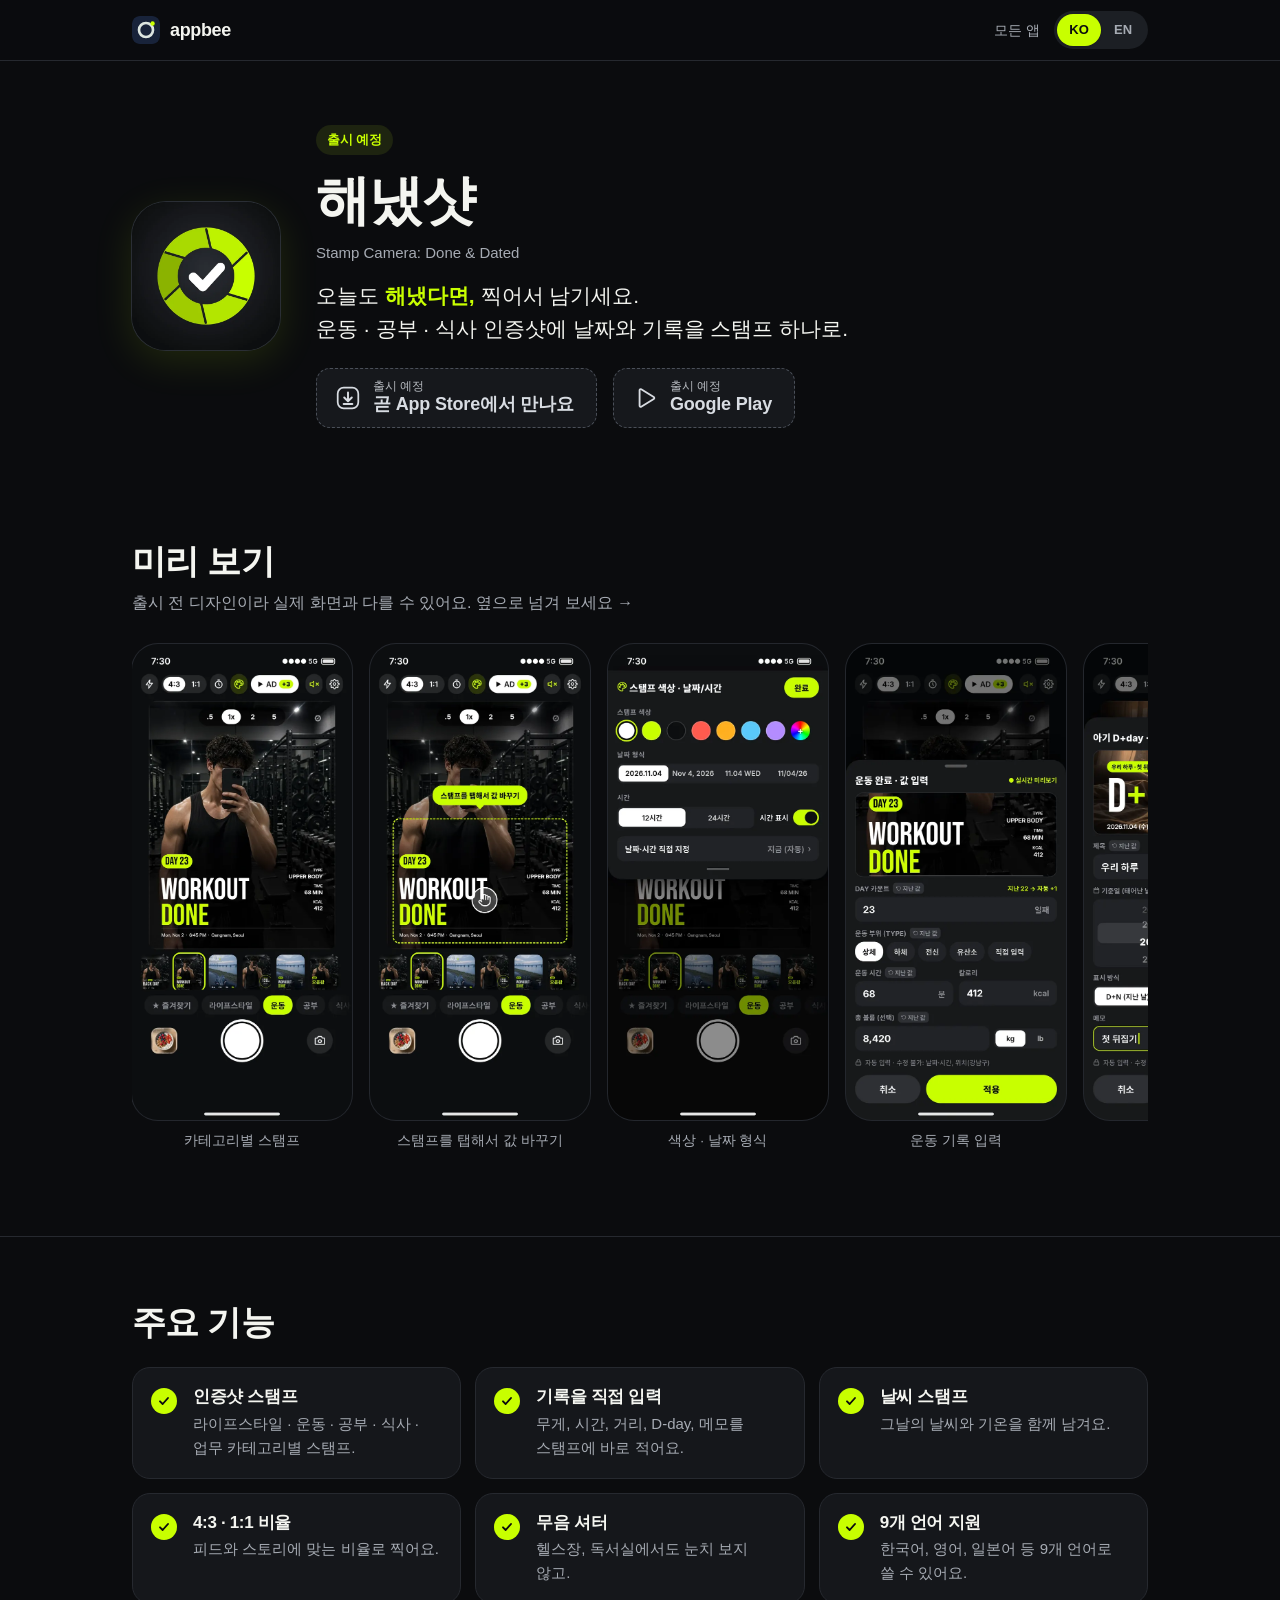
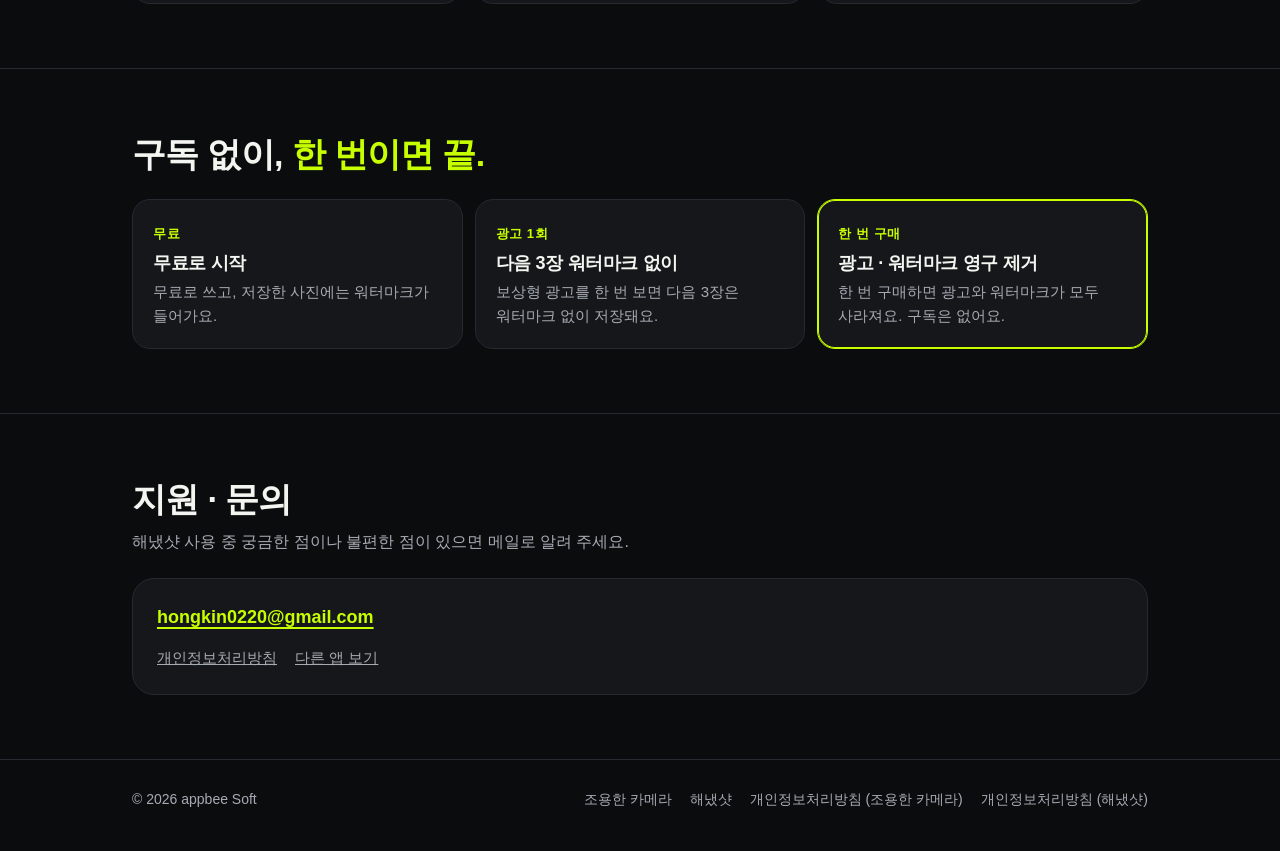
==== haenaetshot/index.html @ 41447f94 "Add appbee Soft app showcase site (조용한카메라, 해냈샷) with privacy policies" ====
<!doctype html>
<html lang="ko" data-title-ko="해냈샷 — 인증샷 스탬프 카메라 | appbee" data-title-en="Stamp Camera: Done &amp; Dated | appbee">
<head>
<meta charset="utf-8">
<meta name="viewport" content="width=device-width, initial-scale=1, viewport-fit=cover">
<title>해냈샷 — 인증샷 스탬프 카메라 | appbee</title>
<meta name="description" content="운동·공부·식사 인증샷에 날짜와 기록을 스탬프로 남기는 카메라. 출시 예정.">
<meta name="theme-color" content="#0B0C0E">
<link rel="icon" href="../favicon.svg" type="image/svg+xml">
<link rel="icon" href="../favicon.ico" sizes="32x32">
<link rel="apple-touch-icon" href="../apple-touch-icon.png">
<link rel="stylesheet" href="../assets/css/style.css">
<script src="../assets/js/lang.js"></script>
</head>
<body class="theme-stamp">
<a class="skip" href="#main"><span data-lang="ko">본문으로 건너뛰기</span><span data-lang="en">Skip to content</span></a>
<header class="site-header">
  <div class="wrap">
    <a class="brand" href="../" aria-label="appbee home"><img src="../favicon.svg" alt="" width="28" height="28">appbee</a>
    <div class="header-right">
      <a class="crumb" href="../"><span data-lang="ko">모든 앱</span><span data-lang="en">All apps</span></a>
      <div class="lang-toggle" role="group" aria-label="Language / 언어">
        <button type="button" data-set-lang="ko" aria-pressed="true" lang="ko">KO</button>
        <button type="button" data-set-lang="en" aria-pressed="false" lang="en">EN</button>
      </div>
    </div>
  </div>
</header>

<main id="main">
  <section class="app-hero">
    <div class="wrap">
      <img class="icon" src="../assets/img/haenaetshot/icon-512.webp" width="148" height="148" alt="해냈샷 앱 아이콘 — 검정 바탕의 라임색 조리개와 체크" data-alt-en="Stamp Camera app icon — a lime aperture and check mark on black">
      <div>
        <span class="chip"><span data-lang="ko">출시 예정</span><span data-lang="en">Coming soon</span></span>
        <h1 style="margin-top:12px"><span data-lang="ko">해냈샷</span><span data-lang="en">Stamp Camera</span></h1>
        <p class="alt-name"><span data-lang="ko">Stamp Camera: Done &amp; Dated</span><span data-lang="en">Done &amp; Dated</span></p>
        <p class="lead"><span data-lang="ko">오늘도 <strong>해냈다면,</strong> 찍어서 남기세요.<br>운동 · 공부 · 식사 인증샷에 날짜와 기록을 스탬프 하나로.</span><span data-lang="en"><strong>Done it?</strong> Prove it.<br>Stamp your workouts, study sessions and meals with the date and your numbers.</span></p>
        <div class="hero-actions">
        <!-- TODO(APP STORE LINK): 해냈샷 출시 후 href="#APPSTORE_LINK" 를 실제 App Store 주소로 바꾸고,
     class 에서 is-soon 과 aria-disabled 를 지우고, 문구를 'App Store에서 다운로드'로 바꿔 주세요. -->
        <a class="store-btn is-soon" href="#APPSTORE_LINK" aria-disabled="true"><svg width="26" height="26" viewBox="0 0 24 24" aria-hidden="true"><rect x="2.5" y="2.5" width="19" height="19" rx="5.5" fill="none" stroke="currentColor" stroke-width="1.6"/><path d="M12 7v7.5M8.5 11.5L12 15l3.5-3.5M8 17.5h8" fill="none" stroke="currentColor" stroke-width="1.8" stroke-linecap="round" stroke-linejoin="round"/></svg><span><span class="small"><span data-lang="ko">출시 예정</span><span data-lang="en">Coming soon</span></span><span class="big"><span data-lang="ko">곧 App Store에서 만나요</span><span data-lang="en">Coming to the App Store</span></span></span></a>
        <!-- TODO(PLAY STORE LINK): 출시 후 href="#PLAYSTORE_LINK" 를 실제 Google Play 주소로 바꾸고,
     class 에서 is-soon 과 aria-disabled 를 지우고, 문구를 'Google Play에서 다운로드'로 바꿔 주세요. -->
        <a class="store-btn is-soon" href="#PLAYSTORE_LINK" aria-disabled="true"><svg width="26" height="26" viewBox="0 0 24 24" aria-hidden="true"><path d="M7 4.8v14.4a1 1 0 0 0 1.5.86l11.6-7.2a1 1 0 0 0 0-1.72L8.5 3.94A1 1 0 0 0 7 4.8z" fill="none" stroke="currentColor" stroke-width="1.7" stroke-linejoin="round"/></svg><span><span class="small"><span data-lang="ko">출시 예정</span><span data-lang="en">Coming soon</span></span><span class="big"><span data-lang="ko">Google Play</span><span data-lang="en">Google Play</span></span></span></a>
        </div>
      </div>
    </div>
  </section>

  <section class="section" id="screenshots" aria-labelledby="hs-shots">
    <div class="wrap">
      <div class="section-head"><h2 id="hs-shots"><span data-lang="ko">미리 보기</span><span data-lang="en">Preview</span></h2><p class="scroll-hint"><span data-lang="ko">출시 전 디자인이라 실제 화면과 다를 수 있어요. 옆으로 넘겨 보세요 →</span><span data-lang="en">Pre-release design; the final app may differ. Swipe to see more →</span></p></div>
      <ul class="gallery" role="list">
        <li><figure style="margin:0"><img src="../assets/img/haenaetshot/shot-01-camera.webp" width="640" height="1385" alt="운동 카테고리의 WORKOUT DONE 스탬프가 올라간 카메라 화면" loading="lazy" decoding="async" data-alt-en="Camera with a WORKOUT DONE stamp from the Workout category"><figcaption><span data-lang="ko">카테고리별 스탬프</span><span data-lang="en">Stamps by category</span></figcaption></figure></li>
        <li><figure style="margin:0"><img src="../assets/img/haenaetshot/shot-02-stamp-tap.webp" width="640" height="1385" alt="프리뷰 속 스탬프를 탭해서 값을 바꾸는 화면" loading="lazy" decoding="async" data-alt-en="Tapping the stamp in the preview to edit its values"><figcaption><span data-lang="ko">스탬프를 탭해서 값 바꾸기</span><span data-lang="en">Tap a stamp to edit</span></figcaption></figure></li>
        <li><figure style="margin:0"><img src="../assets/img/haenaetshot/shot-03-palette.webp" width="640" height="1385" alt="스탬프 색상과 날짜·시간 형식을 고르는 팔레트" loading="lazy" decoding="async" data-alt-en="Palette for stamp colour and date/time format"><figcaption><span data-lang="ko">색상 · 날짜 형식</span><span data-lang="en">Colour &amp; date format</span></figcaption></figure></li>
        <li><figure style="margin:0"><img src="../assets/img/haenaetshot/shot-04-workout.webp" width="640" height="1385" alt="운동 기록(종목, 시간, 무게)을 입력하는 시트" loading="lazy" decoding="async" data-alt-en="Sheet for entering workout details"><figcaption><span data-lang="ko">운동 기록 입력</span><span data-lang="en">Workout details</span></figcaption></figure></li>
        <li><figure style="margin:0"><img src="../assets/img/haenaetshot/shot-05-dday.webp" width="640" height="1385" alt="D-day 스탬프의 날짜와 메모를 입력하는 시트" loading="lazy" decoding="async" data-alt-en="Sheet for setting a D-day date and memo"><figcaption><span data-lang="ko">D-day · 메모</span><span data-lang="en">D-day &amp; memo</span></figcaption></figure></li>
        <li><figure style="margin:0"><img src="../assets/img/haenaetshot/shot-06-run.webp" width="640" height="1385" alt="러닝 거리와 시간을 입력하는 시트" loading="lazy" decoding="async" data-alt-en="Sheet for entering running distance and time"><figcaption><span data-lang="ko">거리 · 시간</span><span data-lang="en">Distance &amp; time</span></figcaption></figure></li>
        <li><figure style="margin:0"><img src="../assets/img/haenaetshot/shot-07-edit.webp" width="640" height="1385" alt="찍은 사진에 스탬프를 편집하는 화면" loading="lazy" decoding="async" data-alt-en="Editing a stamp on a saved photo"><figcaption><span data-lang="ko">찍은 뒤에도 편집</span><span data-lang="en">Edit after shooting</span></figcaption></figure></li>
        <li><figure style="margin:0"><img src="../assets/img/haenaetshot/shot-08-album.webp" width="640" height="1385" alt="날짜와 카테고리로 모아 보는 앨범" loading="lazy" decoding="async" data-alt-en="Album grouped by date and category"><figcaption><span data-lang="ko">앨범</span><span data-lang="en">Album</span></figcaption></figure></li>
      </ul>
    </div>
  </section>

  <section class="section" id="features" aria-labelledby="hs-feat">
    <div class="wrap">
      <div class="section-head"><h2 id="hs-feat"><span data-lang="ko">주요 기능</span><span data-lang="en">Features</span></h2></div>
      <ul class="features">
        <li><h3><span data-lang="ko">인증샷 스탬프</span><span data-lang="en">Proof-shot stamps</span></h3><p><span data-lang="ko">라이프스타일 · 운동 · 공부 · 식사 · 업무 카테고리별 스탬프.</span><span data-lang="en">Stamps for Lifestyle, Workout, Study, Meal and Work.</span></p></li>
        <li><h3><span data-lang="ko">기록을 직접 입력</span><span data-lang="en">Your own numbers</span></h3><p><span data-lang="ko">무게, 시간, 거리, D-day, 메모를 스탬프에 바로 적어요.</span><span data-lang="en">Edit weight, time, distance, D-day and memo right on the stamp.</span></p></li>
        <li><h3><span data-lang="ko">날씨 스탬프</span><span data-lang="en">Weather stamps</span></h3><p><span data-lang="ko">그날의 날씨와 기온을 함께 남겨요.</span><span data-lang="en">Add the day’s weather and temperature.</span></p></li>
        <li><h3><span data-lang="ko">4:3 · 1:1 비율</span><span data-lang="en">4:3 and 1:1</span></h3><p><span data-lang="ko">피드와 스토리에 맞는 비율로 찍어요.</span><span data-lang="en">Shoot in the ratio that fits your post.</span></p></li>
        <li><h3><span data-lang="ko">무음 셔터</span><span data-lang="en">Silent shutter</span></h3><p><span data-lang="ko">헬스장, 독서실에서도 눈치 보지 않고.</span><span data-lang="en">No shutter sound at the gym or in the library.</span></p></li>
        <li><h3><span data-lang="ko">9개 언어 지원</span><span data-lang="en">9 languages</span></h3><p><span data-lang="ko">한국어, 영어, 일본어 등 9개 언어로 쓸 수 있어요.</span><span data-lang="en">Available in 9 languages, including English, Korean and Japanese.</span></p></li>
      </ul>
    </div>
  </section>

  <section class="section" id="pricing" aria-labelledby="hs-price">
    <div class="wrap">
      <div class="section-head"><h2 id="hs-price"><span data-lang="ko">구독 없이, <span class="accent">한 번이면 끝.</span></span><span data-lang="en">No subscription. <span class="accent">Ever.</span></span></h2></div>
      <div class="plans">
        <div class="plan"><span class="k"><span data-lang="ko">무료</span><span data-lang="en">Free</span></span><h3><span data-lang="ko">무료로 시작</span><span data-lang="en">Start for free</span></h3><p><span data-lang="ko">무료로 쓰고, 저장한 사진에는 워터마크가 들어가요.</span><span data-lang="en">Use it for free; saved photos include a watermark.</span></p></div>
        <div class="plan"><span class="k"><span data-lang="ko">광고 1회</span><span data-lang="en">One ad</span></span><h3><span data-lang="ko">다음 3장 워터마크 없이</span><span data-lang="en">Next 3 saves watermark-free</span></h3><p><span data-lang="ko">보상형 광고를 한 번 보면 다음 3장은 워터마크 없이 저장돼요.</span><span data-lang="en">Watch one rewarded ad to save your next 3 photos without a watermark.</span></p></div>
        <div class="plan hl"><span class="k"><span data-lang="ko">한 번 구매</span><span data-lang="en">One-time purchase</span></span><h3><span data-lang="ko">광고 · 워터마크 영구 제거</span><span data-lang="en">No ads, no watermarks — forever</span></h3><p><span data-lang="ko">한 번 구매하면 광고와 워터마크가 모두 사라져요. 구독은 없어요.</span><span data-lang="en">Pay once to remove ads and watermarks for good. No subscription.</span></p></div>
      </div>
    </div>
  </section>

  <section class="section" id="support">
    <div class="wrap">
      <div class="section-head"><h2><span data-lang="ko">지원 · 문의</span><span data-lang="en">Support</span></h2><p><span data-lang="ko">해냈샷 사용 중 궁금한 점이나 불편한 점이 있으면 메일로 알려 주세요.</span><span data-lang="en">Questions or feedback about Stamp Camera? Send us an email.</span></p></div>
      <div class="support">
        <a class="mail" href="mailto:hongkin0220@gmail.com">hongkin0220@gmail.com</a>
        <div class="links"><a href="privacy/"><span data-lang="ko">개인정보처리방침</span><span data-lang="en">Privacy Policy</span></a><a href="../"><span data-lang="ko">다른 앱 보기</span><span data-lang="en">More apps</span></a></div>
      </div>
    </div>
  </section>
</main>
<footer class="site-footer">
  <div class="wrap">
    <p>© 2026 appbee Soft</p>
    <nav aria-label="Footer">
      <a href="../silentcamera/"><span data-lang="ko">조용한 카메라</span><span data-lang="en">Timer Camera</span></a>
      <a href="../haenaetshot/"><span data-lang="ko">해냈샷</span><span data-lang="en">Stamp Camera</span></a>
      <a href="../silentcamera/privacy/"><span data-lang="ko">개인정보처리방침 (조용한 카메라)</span><span data-lang="en">Privacy (Timer Camera)</span></a>
      <a href="../haenaetshot/privacy/"><span data-lang="ko">개인정보처리방침 (해냈샷)</span><span data-lang="en">Privacy (Stamp Camera)</span></a>
    </nav>
  </div>
</footer>
</body>
</html>
---- assets/css/style.css ----
/* appbee — shared styles. Mobile first. No external fonts or CDNs. */
:root {
  --bg: #FAFAF8; --surface: #FFFFFF; --ink: #16181D; --muted: #5B6070; --line: #E6E5E0;
  --accent: #18233A; --accent-ink: #FFFFFF; --chip-bg: #EEEDE8; --chip-ink: #3A3F4B;
  --radius: 22px; --max: 1080px;
  --font: -apple-system, BlinkMacSystemFont, "Apple SD Gothic Neo", "Pretendard", "Noto Sans KR", "Noto Sans JP", "Segoe UI", Roboto, "Helvetica Neue", Arial, sans-serif;
}
.theme-silent { --bg: #F2F1EC; --surface: #FBFAF7; --ink: #18233A; --muted: #4E5869; --line: #DEDCD3;
  --accent: #5E8576; --accent-strong: #34564A; --chip-bg: #DCE5E0; --chip-ink: #34564A; }
.theme-stamp { --bg: #0B0C0E; --surface: #15171B; --ink: #F4F5F0; --muted: #A6ABB3; --line: #26292F;
  --accent: #C8FF00; --accent-strong: #C8FF00; --chip-bg: #1E2410; --chip-ink: #C8FF00; color-scheme: dark; }

/* language toggle */
html[lang="ko"] [data-lang="en"], html[lang="en"] [data-lang="ko"] { display: none !important; }

*, *::before, *::after { box-sizing: border-box; }
html { -webkit-text-size-adjust: 100%; scroll-behavior: smooth; }
body { margin: 0; font-family: var(--font); background: var(--bg); color: var(--ink);
  line-height: 1.6; -webkit-font-smoothing: antialiased; word-break: keep-all; overflow-wrap: anywhere; }
img { max-width: 100%; height: auto; display: block; }
a { color: inherit; }
h1, h2, h3 { line-height: 1.25; margin: 0; letter-spacing: -0.02em; }
p { margin: 0; }
.wrap { width: 100%; max-width: var(--max); margin: 0 auto; padding: 0 20px; }
.skip { position: absolute; left: -999px; top: 8px; background: var(--ink); color: var(--bg); padding: 8px 12px; border-radius: 8px; z-index: 100; }
.skip:focus { left: 8px; }
:focus-visible { outline: 3px solid var(--accent); outline-offset: 3px; border-radius: 6px; }

/* header */
.site-header { position: sticky; top: 0; z-index: 10; background: color-mix(in srgb, var(--bg) 86%, transparent);
  backdrop-filter: saturate(160%) blur(14px); -webkit-backdrop-filter: saturate(160%) blur(14px); border-bottom: 1px solid var(--line); }
.site-header .wrap { display: flex; align-items: center; justify-content: space-between; height: 60px; gap: 12px; }
.brand { display: inline-flex; align-items: center; gap: 10px; text-decoration: none; font-weight: 800; font-size: 18px; letter-spacing: -0.02em; }
.brand img { width: 28px; height: 28px; border-radius: 8px; }
.header-right { display: flex; align-items: center; gap: 14px; }
.crumb { font-size: 14px; color: var(--muted); text-decoration: none; display: none; }
.crumb:hover { color: var(--ink); }
.lang-toggle { display: inline-flex; padding: 3px; border-radius: 999px; background: var(--chip-bg); }
.lang-toggle button { font: inherit; font-size: 13px; font-weight: 700; border: 0; cursor: pointer; padding: 6px 12px; min-width: 44px; min-height: 32px;
  border-radius: 999px; background: transparent; color: var(--muted); }
.lang-toggle button[aria-pressed="true"] { background: var(--surface); color: var(--ink); box-shadow: 0 1px 3px rgba(0,0,0,.12); }
.theme-stamp .lang-toggle { background: #1C1F24; }
.theme-stamp .lang-toggle button[aria-pressed="true"] { background: var(--accent); color: #0B0C0E; }

/* home */
.home-hero { padding: 56px 0 28px; }
.eyebrow { display: inline-block; font-size: 13px; font-weight: 700; letter-spacing: .06em; text-transform: uppercase; color: var(--muted); margin-bottom: 14px; }
.home-hero h1 { font-size: clamp(30px, 7.4vw, 52px); font-weight: 800; max-width: 18em; }
.home-hero p { margin-top: 14px; color: var(--muted); font-size: 17px; max-width: 34em; }
.app-grid { display: grid; grid-template-columns: 1fr; gap: 18px; padding: 12px 0 64px; }
.app-card { position: relative; display: flex; flex-direction: column; gap: 18px; padding: 26px; border-radius: 28px; text-decoration: none;
  background: var(--card-bg); color: var(--card-ink); min-height: 260px; overflow: hidden;
  transition: transform .2s ease, box-shadow .2s ease; box-shadow: 0 1px 2px rgba(0,0,0,.04), 0 8px 24px rgba(0,0,0,.06); }
.app-card:hover { transform: translateY(-3px); box-shadow: 0 2px 4px rgba(0,0,0,.06), 0 18px 40px rgba(0,0,0,.12); }
.app-card::after { content: ""; position: absolute; right: -60px; bottom: -60px; width: 220px; height: 220px; border-radius: 50%;
  border: 28px solid var(--card-accent); opacity: .16; pointer-events: none; }
.app-card .icon { width: 76px; height: 76px; border-radius: 18px; box-shadow: 0 4px 14px rgba(0,0,0,.18); }
.app-card h2 { font-size: 26px; font-weight: 800; }
.app-card .sub { font-size: 14px; opacity: .78; margin-top: 2px; }
.app-card .desc { font-size: 16px; opacity: .9; max-width: 26em; }
.app-card .meta { margin-top: auto; display: flex; flex-wrap: wrap; align-items: center; justify-content: space-between; gap: 12px; }
.app-card .more { white-space: nowrap; margin-left: auto; font-weight: 700; font-size: 15px; display: inline-flex; align-items: center; gap: 6px; }
.app-card .more svg { transition: transform .2s ease; }
.app-card:hover .more svg { transform: translateX(3px); }

.chip { display: inline-flex; align-items: center; gap: 6px; font-size: 12.5px; font-weight: 700; padding: 5px 11px; border-radius: 999px;
  background: var(--chip-bg); color: var(--chip-ink); white-space: nowrap; }
.app-card .chips { display: flex; flex-wrap: wrap; gap: 6px; }
.app-card .chip.soon { background: transparent; color: inherit; opacity: .78; box-shadow: inset 0 0 0 1px currentColor; }
.app-card .chip { background: var(--card-chip-bg); color: var(--card-chip-ink); }

/* app page hero */
.app-hero { padding: 40px 0 36px; }
.app-hero .wrap { display: grid; gap: 22px; }
.app-hero .icon { width: 104px; height: 104px; border-radius: 24px; box-shadow: 0 8px 28px rgba(0,0,0,.16); }
.theme-stamp .app-hero .icon { box-shadow: 0 0 0 1px #2a2e35, 0 10px 40px rgba(200,255,0,.12); }
.app-hero h1 { font-size: clamp(32px, 8vw, 54px); font-weight: 800; }
.app-hero .alt-name { font-size: 15px; color: var(--muted); margin-top: 6px; }
.app-hero .lead { font-size: clamp(17px, 4.4vw, 21px); color: var(--ink); max-width: 30em; margin-top: 14px; }
.app-hero .lead strong { color: var(--accent-strong, var(--accent)); }
.hero-actions { display: flex; flex-wrap: wrap; align-items: center; gap: 12px 16px; margin-top: 22px; }

/* App Store button (custom drawn — not Apple's badge artwork) */
.store-btn { display: inline-flex; align-items: center; gap: 12px; padding: 11px 22px 11px 18px; min-height: 56px; border-radius: 14px;
  background: #000; color: #fff; text-decoration: none; border: 1px solid #000; transition: transform .15s ease, box-shadow .15s ease; }
.store-btn:hover { transform: translateY(-1px); box-shadow: 0 8px 20px rgba(0,0,0,.22); }
.store-btn svg { flex: none; }
.store-btn .small { display: block; font-size: 11.5px; line-height: 1.2; opacity: .82; }
.store-btn .big { display: block; font-size: 18px; font-weight: 700; line-height: 1.25; letter-spacing: -0.01em; }
.theme-stamp .store-btn { border-color: #3a3f47; }
.store-btn.is-soon { background: #16181C; color: #D8DCE2; border: 1px dashed #4A4F58; cursor: default; }
.store-btn.is-soon:hover { transform: none; box-shadow: none; }

/* sections */
.section { padding: 44px 0; }
.section + .section { border-top: 1px solid var(--line); }
.section-head { margin-bottom: 24px; }
.section-head h2 { font-size: clamp(24px, 5.6vw, 34px); font-weight: 800; }
.section-head p { color: var(--muted); margin-top: 8px; font-size: 16px; }
.accent { color: var(--accent-strong, var(--accent)); }

.features { list-style: none; margin: 0; padding: 0; display: grid; grid-template-columns: 1fr; gap: 12px; }
.features li { background: var(--surface); border: 1px solid var(--line); border-radius: 18px; padding: 18px 18px 18px 60px; position: relative; }
.features li::before { content: ""; position: absolute; left: 18px; top: 20px; width: 26px; height: 26px; border-radius: 50%;
  background: var(--chip-bg) url("data:image/svg+xml,%3Csvg xmlns='http://www.w3.org/2000/svg' viewBox='0 0 24 24'%3E%3Cpath d='M6 12.5l4 4 8-9' fill='none' stroke='%2334564A' stroke-width='2.6' stroke-linecap='round' stroke-linejoin='round'/%3E%3C/svg%3E") center/16px no-repeat; }
.theme-stamp .features li::before { background-color: var(--accent);
  background-image: url("data:image/svg+xml,%3Csvg xmlns='http://www.w3.org/2000/svg' viewBox='0 0 24 24'%3E%3Cpath d='M6 12.5l4 4 8-9' fill='none' stroke='%230B0C0E' stroke-width='2.8' stroke-linecap='round' stroke-linejoin='round'/%3E%3C/svg%3E"); }
.features h3 { font-size: 17px; font-weight: 700; }
.features p { color: var(--muted); font-size: 15px; margin-top: 4px; }

/* new / spotlight */
.spot { display: grid; gap: 16px; }
.spot-card { background: var(--surface); border: 1px solid var(--line); border-radius: var(--radius); overflow: hidden; }
.spot-card figure { margin: 0; background: #E9E8E2; }
.spot-card .txt { padding: 18px 20px 22px; }
.spot-card h3 { font-size: 19px; font-weight: 800; }
.spot-card p { color: var(--muted); font-size: 15px; margin-top: 6px; }
.spot-pair { display: grid; grid-template-columns: 1fr; gap: 16px; }
.spot-pair figure { background: #10141c; }
.spot-pair figure img { width: 100%; aspect-ratio: 700 / 501; object-fit: cover; }

/* screenshot gallery: horizontal scroll with snap */
.gallery { display: flex; gap: 14px; overflow-x: auto; scroll-snap-type: x mandatory; padding: 4px 20px 18px; margin: 0 -20px;
  scrollbar-width: thin; -webkit-overflow-scrolling: touch; overscroll-behavior-x: contain; }
.gallery li { list-style: none; flex: 0 0 auto; width: 62vw; max-width: 236px; scroll-snap-align: start; scroll-margin-left: 20px; }
.gallery img { width: 100%; aspect-ratio: 640 / 1391; object-fit: cover; border-radius: 20px; background: var(--chip-bg);
  box-shadow: 0 1px 2px rgba(0,0,0,.06), 0 10px 26px rgba(24,35,58,.10); }
.theme-stamp .gallery img { aspect-ratio: 640 / 1385; border-radius: 26px; box-shadow: 0 0 0 1px #24272d; }
.gallery figcaption { font-size: 13.5px; color: var(--muted); margin-top: 10px; text-align: center; }
.scroll-hint { font-size: 13px; color: var(--muted); margin-top: 4px; }

/* pricing (해냈샷) */
.plans { display: grid; gap: 12px; }
.plan { border: 1px solid var(--line); border-radius: 18px; padding: 20px; background: var(--surface); }
.plan.hl { border-color: var(--accent); box-shadow: inset 0 0 0 1px var(--accent); }
.plan .k { font-size: 13px; font-weight: 700; color: var(--accent); letter-spacing: .04em; text-transform: uppercase; }
.plan h3 { font-size: 18px; margin-top: 6px; }
.plan p { color: var(--muted); font-size: 15px; margin-top: 6px; }

/* support */
.support { display: flex; flex-direction: column; gap: 14px; align-items: flex-start; background: var(--surface); border: 1px solid var(--line);
  border-radius: var(--radius); padding: 24px; }
.support a.mail { font-weight: 700; font-size: 18px; color: var(--accent-strong, var(--accent)); text-decoration-thickness: 2px; text-underline-offset: 4px; }
.support .links { display: flex; flex-wrap: wrap; gap: 8px 18px; font-size: 15px; }
.support .links a { color: var(--muted); }

/* privacy */
.doc { padding: 40px 0 64px; }
.doc .wrap { max-width: 760px; }
.doc h1 { font-size: clamp(28px, 6.6vw, 40px); font-weight: 800; }
.doc .doc-meta { color: var(--muted); margin-top: 10px; font-size: 15px; }
.doc nav.toc { margin: 26px 0 8px; padding: 18px 20px; border-radius: 16px; background: var(--surface); border: 1px solid var(--line); }
.doc nav.toc ol { margin: 8px 0 0; padding-left: 20px; }
.doc nav.toc a { color: var(--muted); text-decoration: none; }
.doc nav.toc a:hover { color: var(--ink); text-decoration: underline; }
.doc section { margin-top: 34px; scroll-margin-top: 80px; }
.doc h2 { font-size: 20px; font-weight: 800; margin-bottom: 10px; }
.doc p + p { margin-top: 10px; }
.todo { border: 1.5px dashed var(--accent); border-radius: 12px; padding: 12px 14px; color: var(--muted); background: color-mix(in srgb, var(--chip-bg) 45%, transparent); }
.back { display: inline-flex; gap: 6px; align-items: center; color: var(--muted); text-decoration: none; font-size: 15px; margin-bottom: 18px; }
.back:hover { color: var(--ink); }

/* footer */
.site-footer { border-top: 1px solid var(--line); padding: 28px 0 40px; color: var(--muted); font-size: 14px; }
.site-footer .wrap { display: flex; flex-direction: column; gap: 10px; }
.site-footer nav { display: flex; flex-wrap: wrap; gap: 6px 18px; }
.site-footer a { color: var(--muted); text-decoration: none; }
.site-footer a:hover { color: var(--ink); text-decoration: underline; }

@media (min-width: 720px) {
  .wrap { padding: 0 32px; }
  .crumb { display: inline; }
  .home-hero { padding: 88px 0 36px; }
  .app-grid { grid-template-columns: 1fr 1fr; gap: 22px; }
  .app-card { padding: 32px; min-height: 320px; }
  .app-hero { padding: 64px 0 48px; }
  .app-hero .wrap { grid-template-columns: auto 1fr; align-items: center; gap: 36px; }
  .app-hero .icon { width: 148px; height: 148px; border-radius: 34px; }
  .features { grid-template-columns: 1fr 1fr; gap: 14px; }
  .section { padding: 64px 0; }
  .gallery { padding: 4px 32px 20px; margin: 0 -32px; gap: 18px; }
  .gallery li { width: 220px; max-width: none; scroll-margin-left: 32px; }
  .spot { grid-template-columns: 1fr 1fr; }
  .spot .spot-card.wide { grid-column: 1 / -1; }
  .spot-pair { grid-template-columns: 1fr 1fr; }
  .plans { grid-template-columns: repeat(3, 1fr); }
  .site-footer .wrap { flex-direction: row; justify-content: space-between; align-items: center; }
}
@media (min-width: 1080px) {
  .gallery { margin: 0; padding: 4px 0 20px; }
  .features { grid-template-columns: repeat(3, 1fr); }
}
@media (prefers-reduced-motion: reduce) { * { transition: none !important; scroll-behavior: auto !important; } }
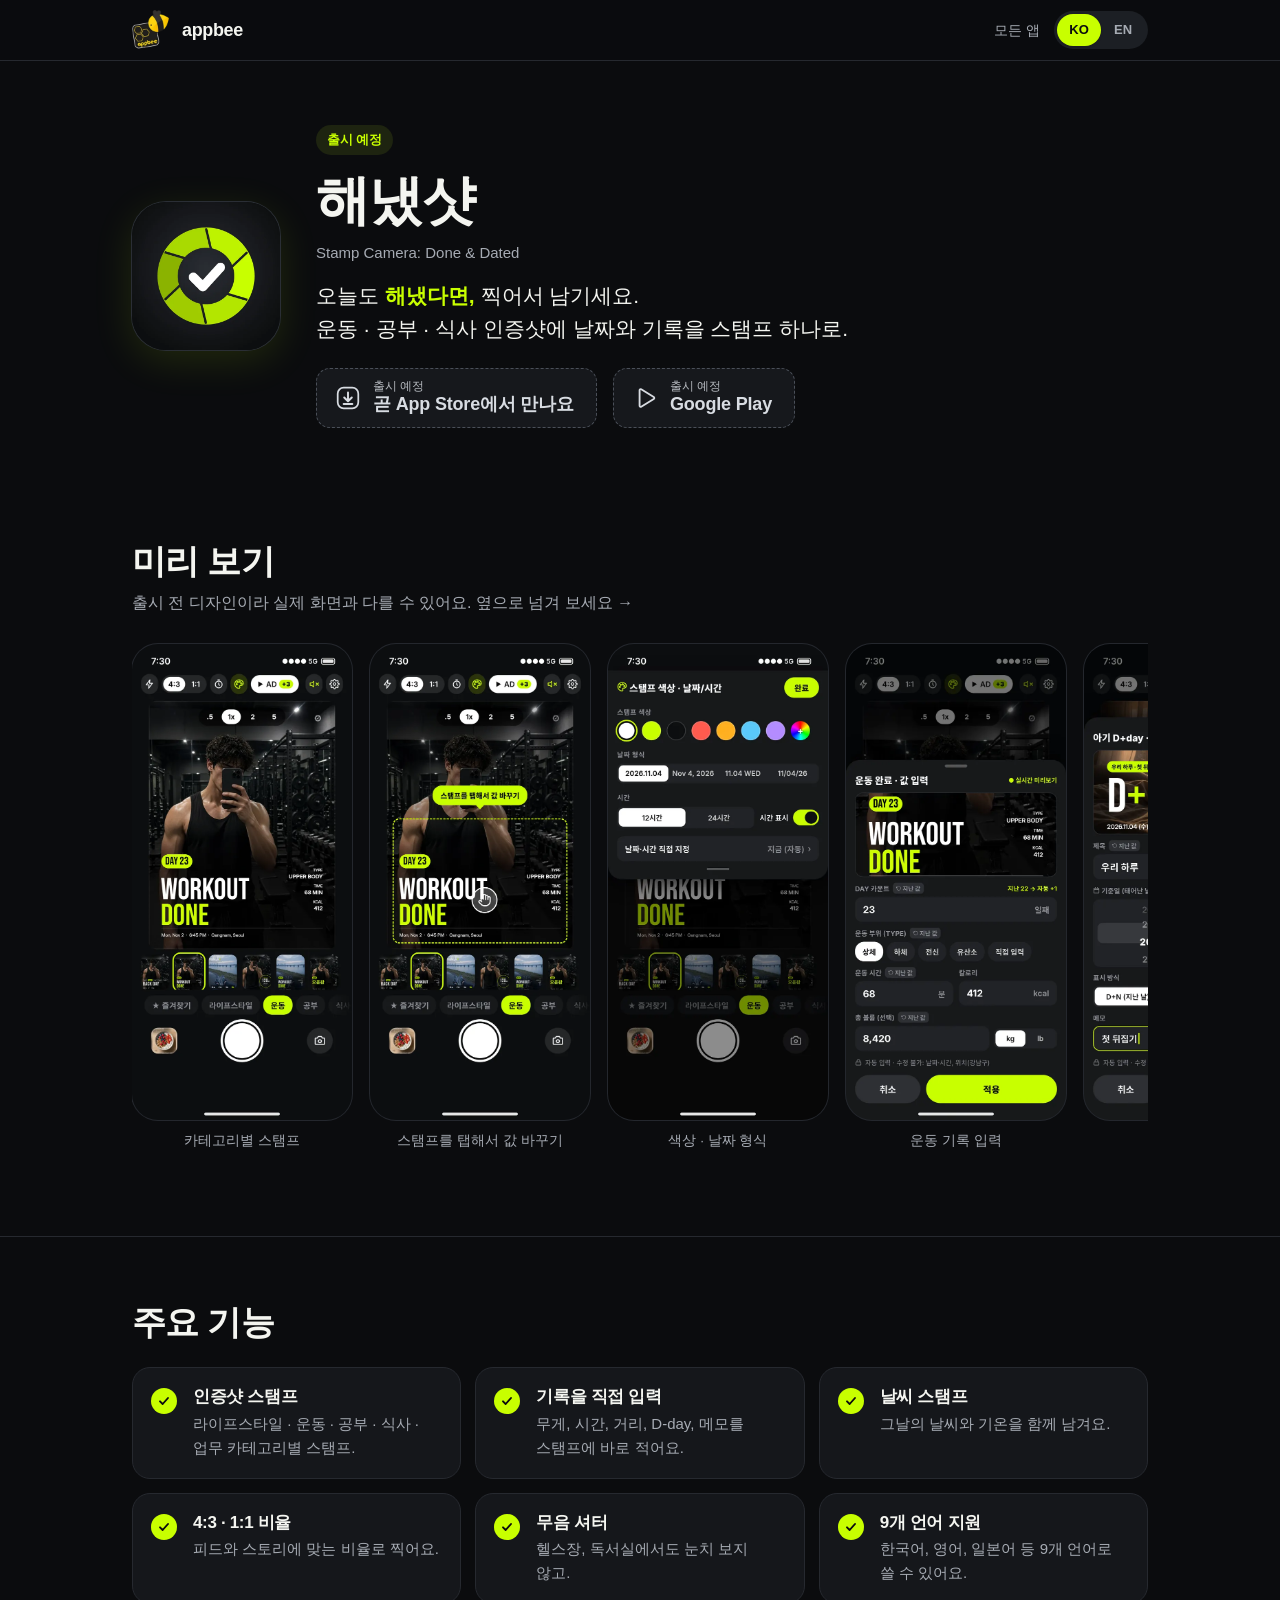
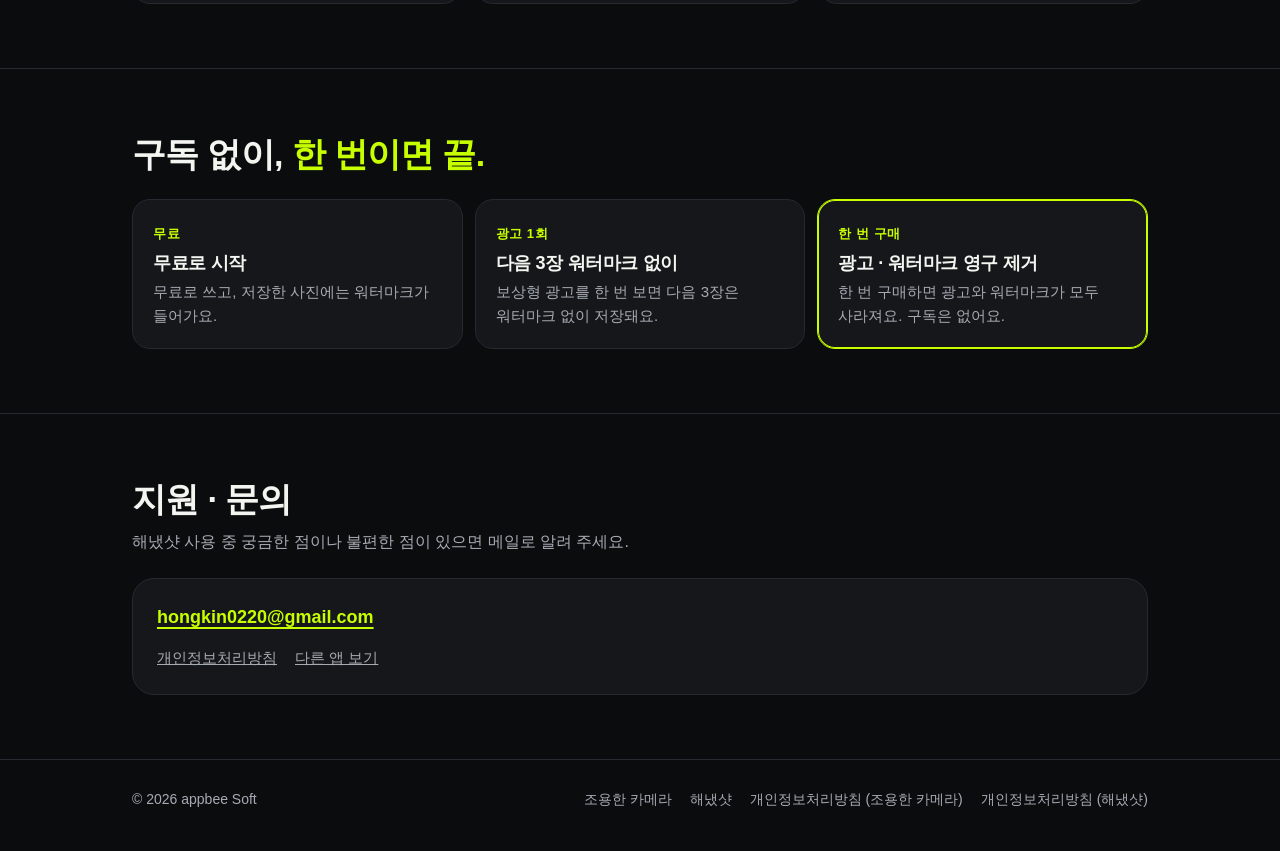
==== commit 8e8df8cf: "Use appbee bee logo in header and favicons" ====
--- a/haenaetshot/index.html
+++ b/haenaetshot/index.html
@@ -6,7 +6,6 @@
 <title>해냈샷 — 인증샷 스탬프 카메라 | appbee</title>
 <meta name="description" content="운동·공부·식사 인증샷에 날짜와 기록을 스탬프로 남기는 카메라. 출시 예정.">
 <meta name="theme-color" content="#0B0C0E">
-<link rel="icon" href="../favicon.svg" type="image/svg+xml">
 <link rel="icon" href="../favicon.ico" sizes="32x32">
 <link rel="apple-touch-icon" href="../apple-touch-icon.png">
 <link rel="stylesheet" href="../assets/css/style.css">
@@ -16,7 +15,7 @@
 <a class="skip" href="#main"><span data-lang="ko">본문으로 건너뛰기</span><span data-lang="en">Skip to content</span></a>
 <header class="site-header">
   <div class="wrap">
-    <a class="brand" href="../" aria-label="appbee home"><img src="../favicon.svg" alt="" width="28" height="28">appbee</a>
+    <a class="brand" href="../" aria-label="appbee home"><img src="../assets/img/appbee-logo.webp" alt="" width="40" height="40">appbee</a>
     <div class="header-right">
       <a class="crumb" href="../"><span data-lang="ko">모든 앱</span><span data-lang="en">All apps</span></a>
       <div class="lang-toggle" role="group" aria-label="Language / 언어">
--- a/assets/css/style.css
+++ b/assets/css/style.css
@@ -31,7 +31,7 @@
   backdrop-filter: saturate(160%) blur(14px); -webkit-backdrop-filter: saturate(160%) blur(14px); border-bottom: 1px solid var(--line); }
 .site-header .wrap { display: flex; align-items: center; justify-content: space-between; height: 60px; gap: 12px; }
 .brand { display: inline-flex; align-items: center; gap: 10px; text-decoration: none; font-weight: 800; font-size: 18px; letter-spacing: -0.02em; }
-.brand img { width: 28px; height: 28px; border-radius: 8px; }
+.brand img { width: 40px; height: 40px; object-fit: contain; }
 .header-right { display: flex; align-items: center; gap: 14px; }
 .crumb { font-size: 14px; color: var(--muted); text-decoration: none; display: none; }
 .crumb:hover { color: var(--ink); }
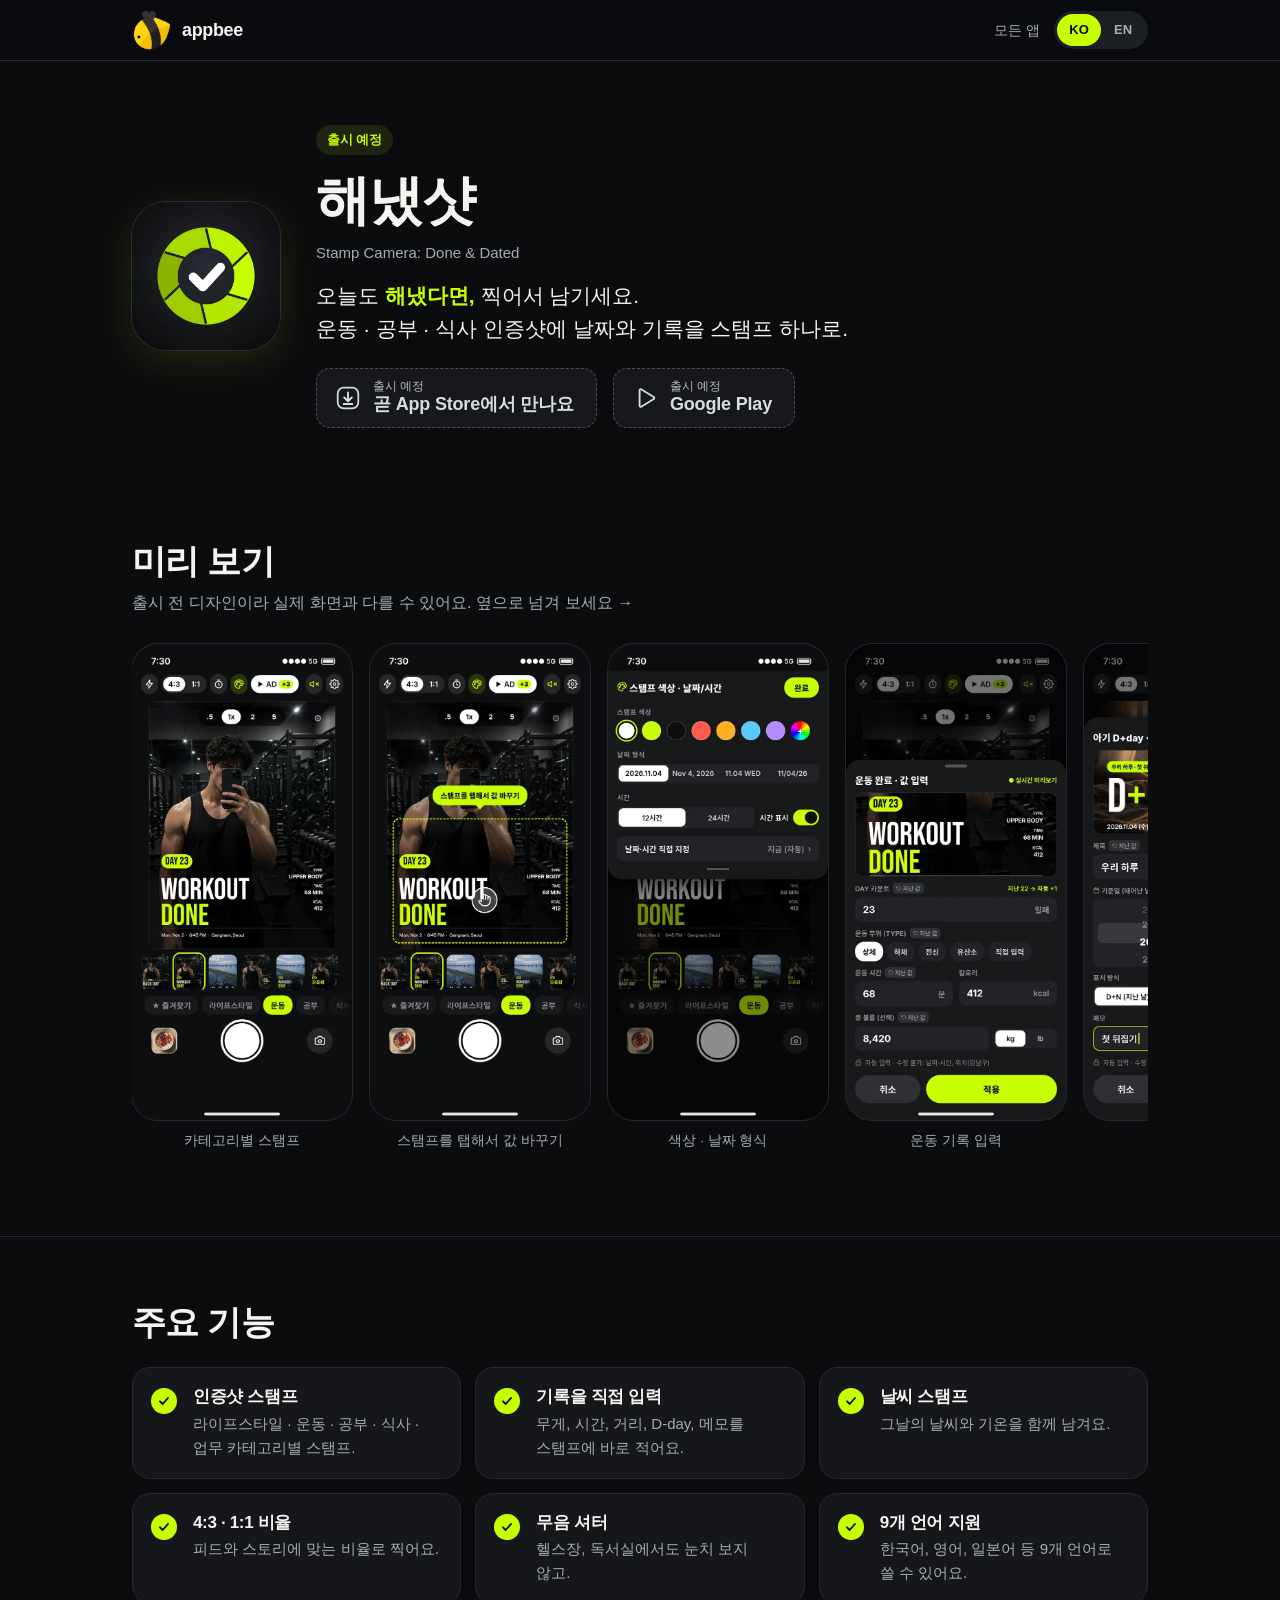
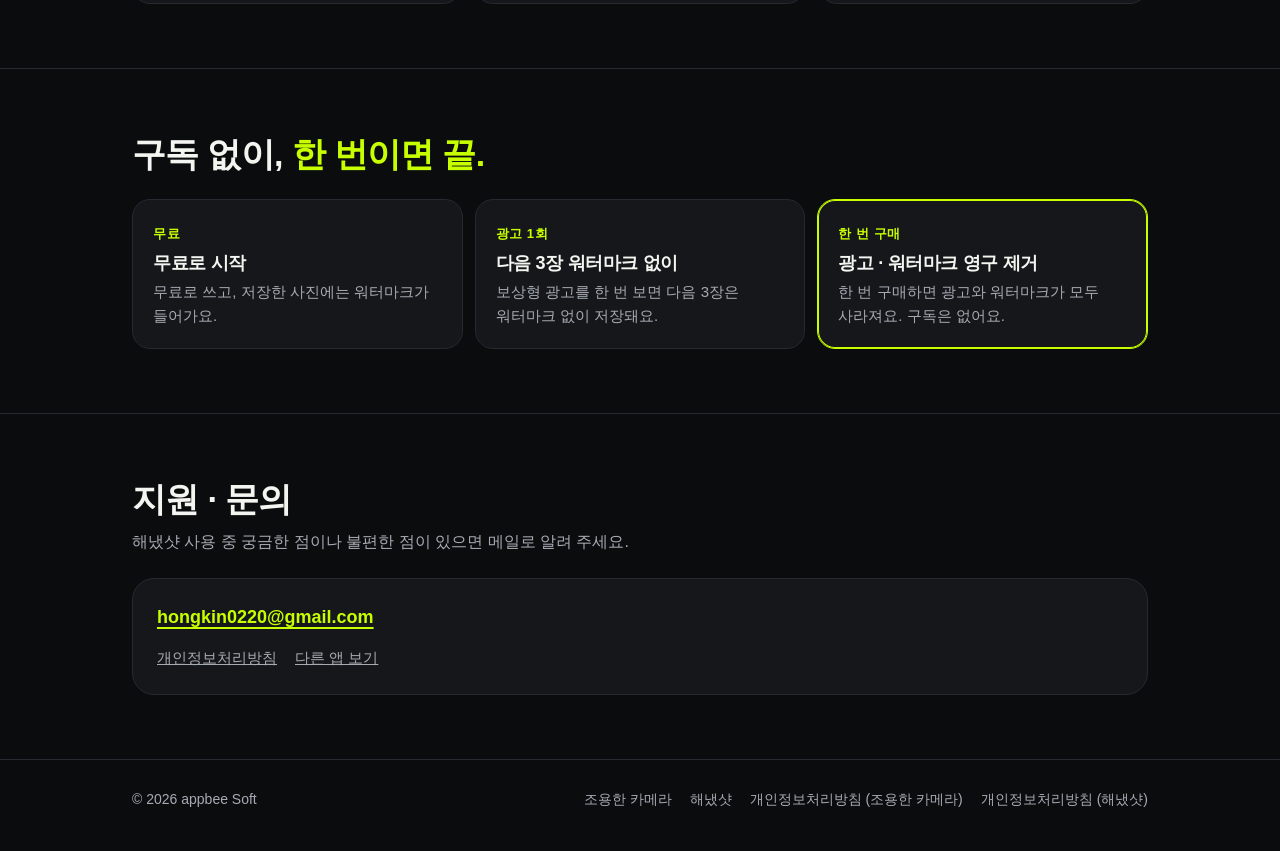
==== commit 5e954551: "Use redrawn appbee bee logo" ====
--- a/haenaetshot/index.html
+++ b/haenaetshot/index.html
@@ -6,7 +6,8 @@
 <title>해냈샷 — 인증샷 스탬프 카메라 | appbee</title>
 <meta name="description" content="운동·공부·식사 인증샷에 날짜와 기록을 스탬프로 남기는 카메라. 출시 예정.">
 <meta name="theme-color" content="#0B0C0E">
-<link rel="icon" href="../favicon.ico" sizes="32x32">
+<link rel="icon" href="../favicon.svg" type="image/svg+xml">
+<link rel="icon" href="../favicon.ico" sizes="16x16 32x32 48x48">
 <link rel="apple-touch-icon" href="../apple-touch-icon.png">
 <link rel="stylesheet" href="../assets/css/style.css">
 <script src="../assets/js/lang.js"></script>
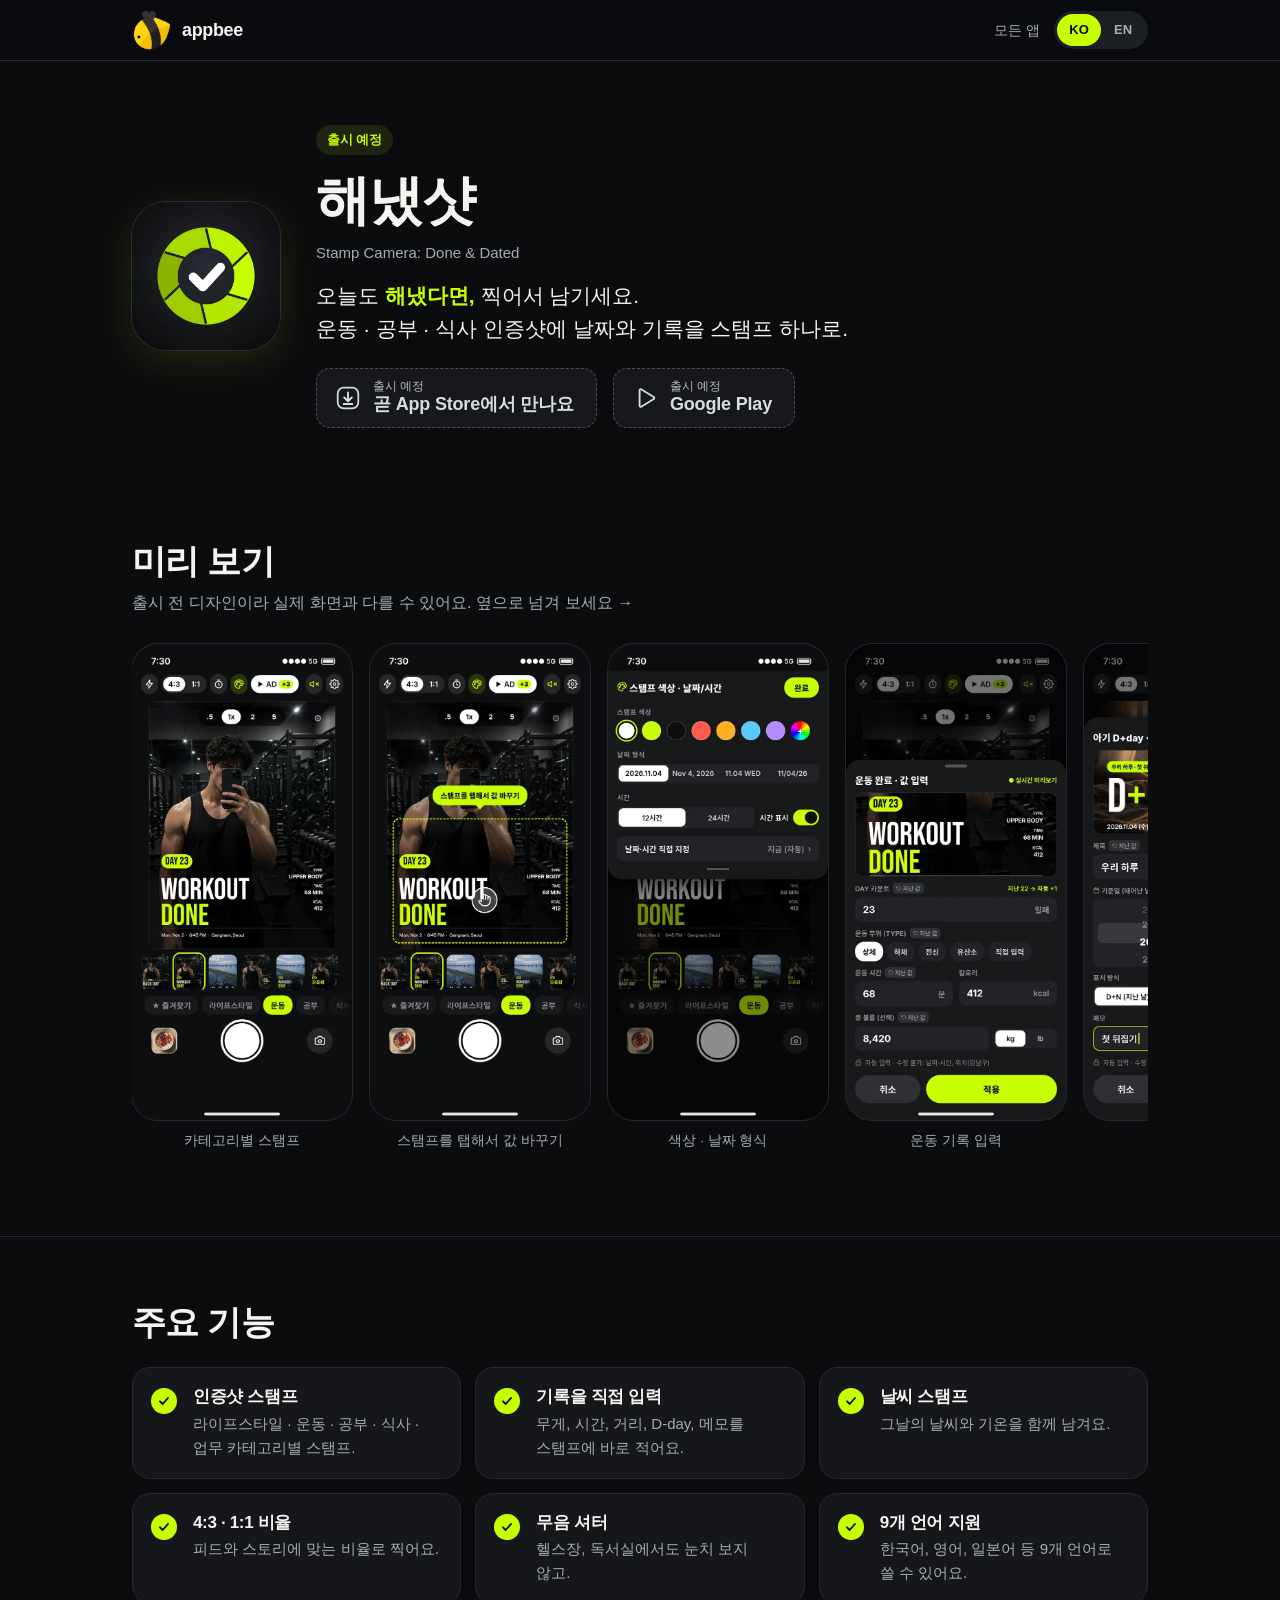
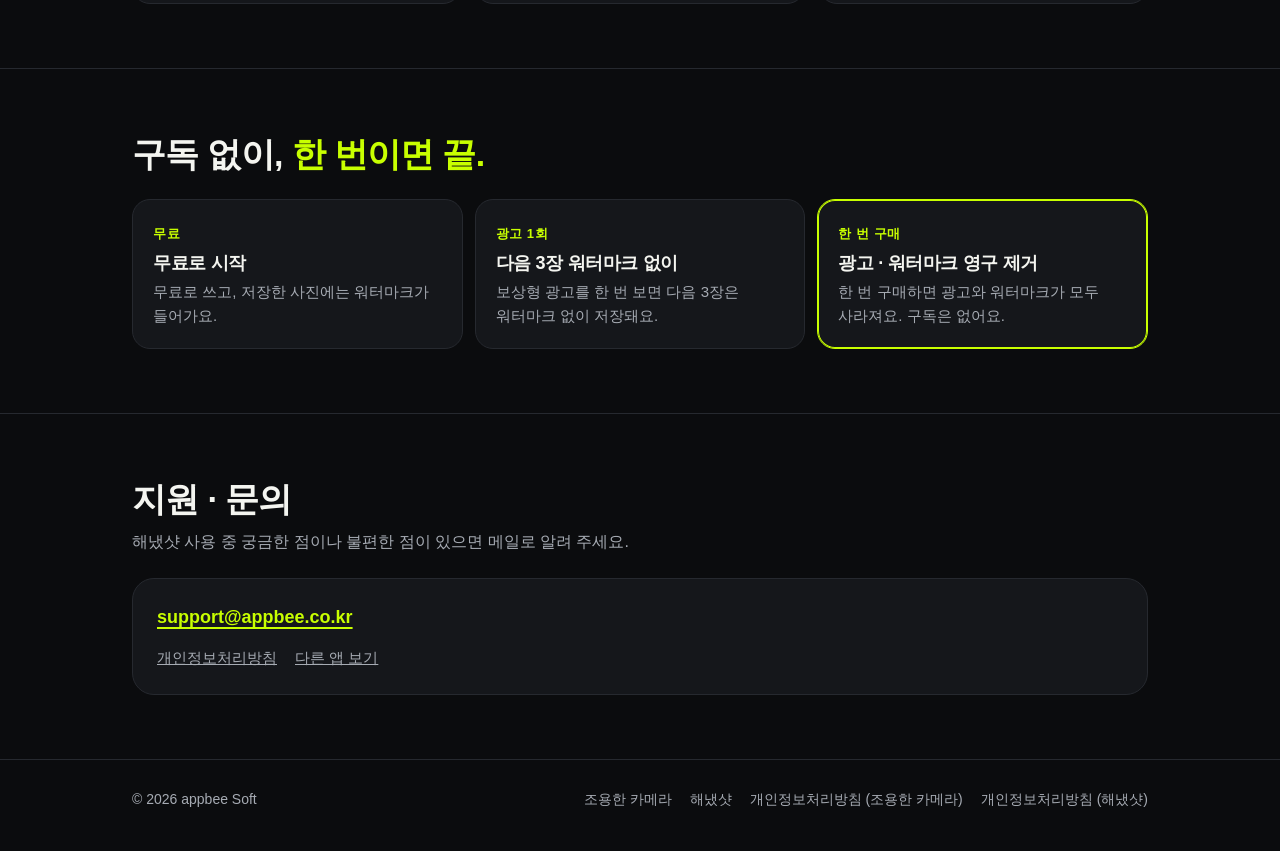
==== commit 44fcb0a3: "Use support@appbee.co.kr as contact email" ====
--- a/haenaetshot/index.html
+++ b/haenaetshot/index.html
@@ -16,7 +16,7 @@
 <a class="skip" href="#main"><span data-lang="ko">본문으로 건너뛰기</span><span data-lang="en">Skip to content</span></a>
 <header class="site-header">
   <div class="wrap">
-    <a class="brand" href="../" aria-label="appbee home"><img src="../assets/img/appbee-logo.webp" alt="" width="40" height="40">appbee</a>
+    <a class="brand" href="../" aria-label="appbee home"><img src="../assets/img/appbee-logo.webp?v=2" alt="" width="40" height="40">appbee</a>
     <div class="header-right">
       <a class="crumb" href="../"><span data-lang="ko">모든 앱</span><span data-lang="en">All apps</span></a>
       <div class="lang-toggle" role="group" aria-label="Language / 언어">
@@ -93,7 +93,7 @@
     <div class="wrap">
       <div class="section-head"><h2><span data-lang="ko">지원 · 문의</span><span data-lang="en">Support</span></h2><p><span data-lang="ko">해냈샷 사용 중 궁금한 점이나 불편한 점이 있으면 메일로 알려 주세요.</span><span data-lang="en">Questions or feedback about Stamp Camera? Send us an email.</span></p></div>
       <div class="support">
-        <a class="mail" href="mailto:hongkin0220@gmail.com">hongkin0220@gmail.com</a>
+        <a class="mail" href="mailto:support@appbee.co.kr">support@appbee.co.kr</a>
         <div class="links"><a href="privacy/"><span data-lang="ko">개인정보처리방침</span><span data-lang="en">Privacy Policy</span></a><a href="../"><span data-lang="ko">다른 앱 보기</span><span data-lang="en">More apps</span></a></div>
       </div>
     </div>
